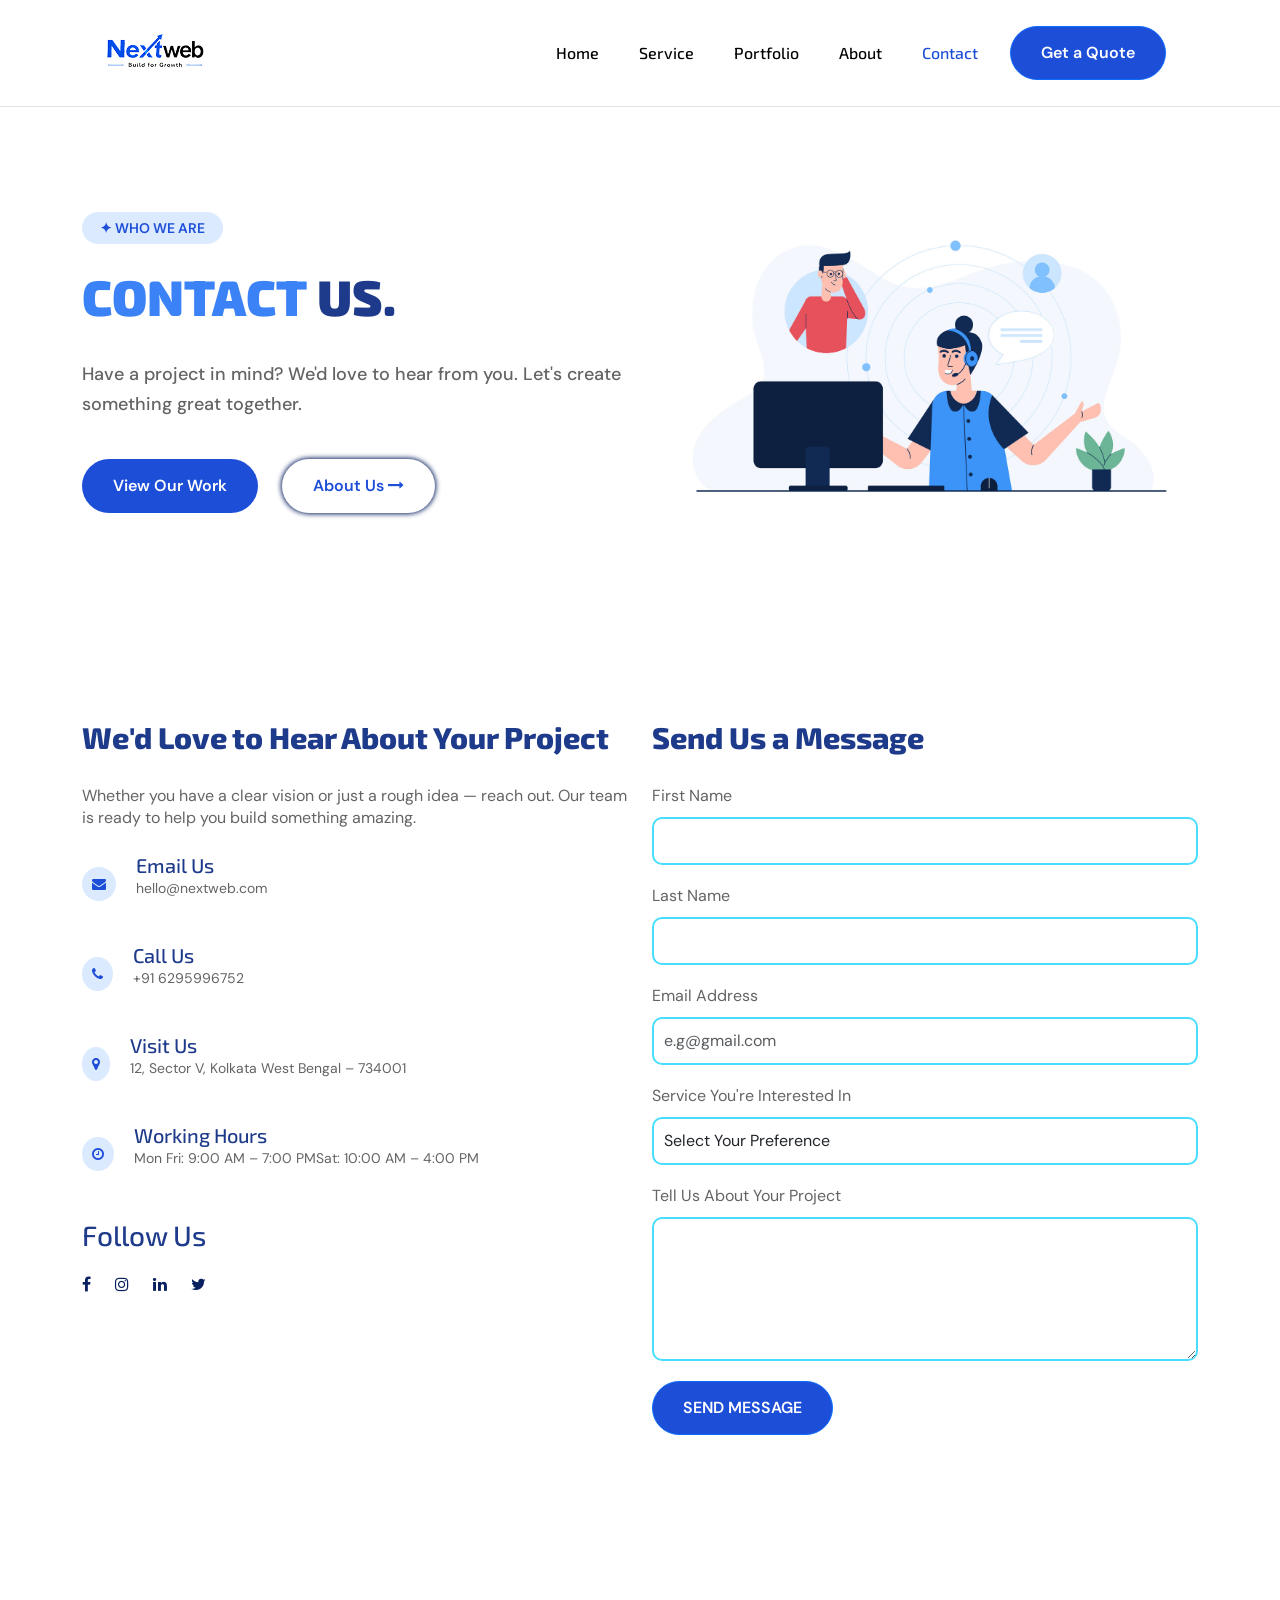
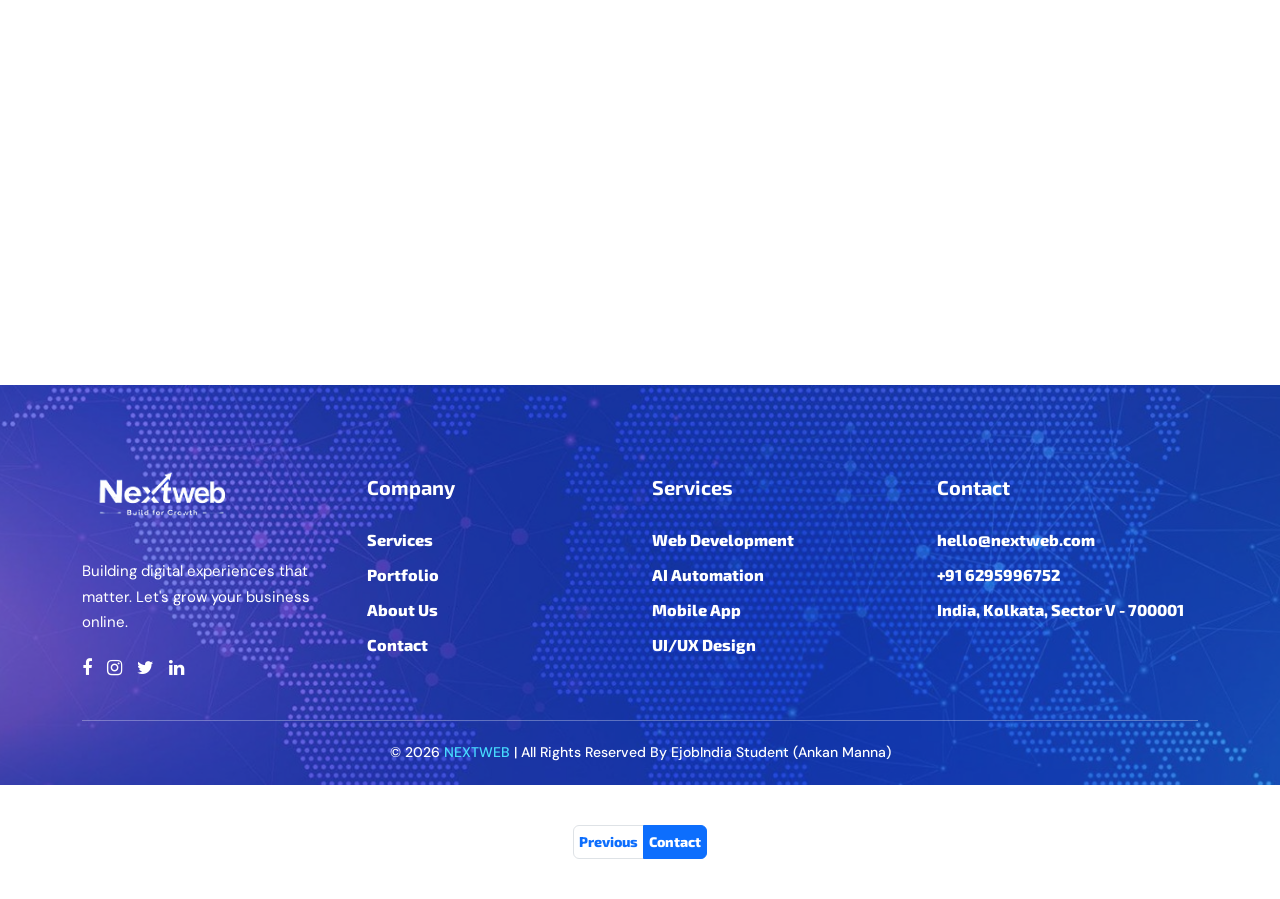
==== contact_us.html @ d8d0d763 "Add files via upload" ====
<!DOCTYPE html>
<html lang="en">
<head>
    <meta charset="UTF-8">
    <meta name="viewport" content="width=device-width, initial-scale=1.0">
   <title>NEXTWEB</title>
    <link rel="icon" type="image/x-icon" href="./IMAGES/favicon.svg">
     <link href="https://cdn.jsdelivr.net/npm/bootstrap@5.2.3/dist/css/bootstrap.min.css" rel="stylesheet" integrity="sha384-rbsA2VBKQhggwzxH7pPCaAqO46MgnOM80zW1RWuH61DGLwZJEdK2Kadq2F9CUG65" crossorigin="anonymous">
   <link rel="stylesheet" href="./css/style.css">
      <link rel="stylesheet" href="./css/media.css">
     <link href="https://fonts.googleapis.com/css2?family=DM+Sans:ital,opsz,wght@0,9..40,100..1000;1,9..40,100..1000&family=Exo+2:ital,wght@0,100..900;1,100..900&display=swap" rel="stylesheet">
        <link rel="stylesheet" href="https://cdnjs.cloudflare.com/ajax/libs/font-awesome/4.7.0/css/font-awesome.min.css">
<script type="text/javascript">

  function checkFirstName() {

    var name = document.getElementById('fname').value;
    var regex = /^[a-zA-Z ]{3,15}$/;

    if (regex.test(name)) {

        document.getElementById('fname')
                .classList.remove('is-invalid');

        document.getElementById('errorFname')
                .innerHTML = '';

        document.getElementById('b1').disabled = false;

    } else {

        document.getElementById('fname')
                .classList.add('is-invalid');

        document.getElementById('errorFname')
                .innerHTML = 'Invalid First Name';

        document.getElementById('b1').disabled = true;
    }
}


function checkLastName() {

    var name = document.getElementById('lname').value;
    var regex = /^[a-zA-Z ]{3,15}$/;

    if (regex.test(name)) {

        document.getElementById('lname')
                .classList.remove('is-invalid');

        document.getElementById('errorLname')
                .innerHTML = '';

        document.getElementById('b1').disabled = false;

    } else {

        document.getElementById('lname')
                .classList.add('is-invalid');

        document.getElementById('errorLname')
                .innerHTML = 'Invalid Last Name';

        document.getElementById('b1').disabled = true;
    }
}


function checkEmail() {

    var email = document.getElementById('t3').value;

    var emailRegex =
    /^[^\s@]+@[^\s@]+\.[^\s@]+$/;

    if (emailRegex.test(email)) {

        document.getElementById('t3')
                .classList.remove('is-invalid');

        document.getElementById('errorEmail')
                .innerHTML = '';

        document.getElementById('b1').disabled = false;

    } else {

        document.getElementById('t3')
                .classList.add('is-invalid');

        document.getElementById('errorEmail')
                .innerHTML = 'Invalid Email';

        document.getElementById('b1').disabled = true;
    }
}

        
</script>
</head>
<body>
    <header>
        <div class="container">
            <nav class="navbar navbar-expand-lg">
  <div class="container-fluid">
    <a class="navbar-brand" href="index.html">
        <img src="./IMAGES/mainlogo.png" alt="">
    </a>
    <button class="navbar-toggler" type="button" data-bs-toggle="collapse" data-bs-target="#navbarNav" aria-controls="navbarNav" aria-expanded="false" aria-label="Toggle navigation">
      <span class="navbar-toggler-icon"></span>
    </button>
    <div class="collapse navbar-collapse  " id="navbarNav">
      <ul class="navbar-nav ms-auto align-items-center gap-1">
        <li class="nav-item">
          <a class="nav-link " href="index.html" >Home</a>
        </li>
        <li class="nav-item">
          <a class="nav-link" href="./service.html">Service</a>
        </li>
        <li class="nav-item">
          <a class="nav-link" href="./portfolio.html">Portfolio</a>
        </li>
        <li class="nav-item">
          <a class="nav-link " href="./about_us.html">About</a>
        </li>
        <li class="nav-item">
          <a class="nav-link active"   aria-current="page"  href="./contact_us.html">Contact</a>
        </li>
        <li class="nav-item">
           <a type="button" class="btn btn-primary" href="./contact_us.html" > Get a Quote</a>
        </li>
      </ul>
    </div>
  </div>
</nav>

</div>
    </header>
                                                                <!-- banner -->
      <section class="banner">
        <div class="container">
            <div class="row align-items-center">
            
                <div class="hero-text col-lg-6 col-sm-12 ">
                    <main class="batch"> ✦ WHO WE ARE </main>
                    <h1> <span>CONTACT</span> US.</h1>
                    <p>Have a project in mind? We'd love to hear from you. 
                            Let's create something great together.</p>
                    <a href="./portfolio.html" class="btn btn-view">View Our Work</a>
                     <a href="./about_us.html" class="btn btn-about-us">About Us <i class="fa fa-long-arrow-right" aria-hidden="true"></i></a>
                </div>
                <div class="hero-image col-lg-6 col-sm-12 ">
                    <img src="./IMAGES/contact.jpg" alt="">
                </div>
           
            </div>
        </div>
        <div class="clear"></div>
    </section>


                                            <!-- form section -->

     <section class="contact-section">
        <div class="container">
            <div class="contact-form row">
                <div class="contact-text col-lg-6 col-sm-12">
                    <h2>We'd Love to Hear About Your Project</h2>
                    <p>Whether you have a clear vision or just a rough idea —
                            reach out. Our team is ready to help you build
                            something amazing.</p>

                        <main class="form-icon-text">
                            <main class="child-icon-text">
                                <main class="icons" >
                                        <i class="fa fa-envelope" aria-hidden="true"></i>
                                </main>
                            
                            <main class="form-text">
                                <h5>Email Us</h5>
                                <p>hello@nextweb.com</p>
                            </main>
                            </main>

                            <main class="child-icon-text">
                                <main class="icons" >
                                        <i class="fa fa-phone" aria-hidden="true"></i>

                                </main>
                            
                            <main class="form-text">
                                <h5>Call Us</h5>
                                <p>+91 6295996752</p>
                            </main>
                            </main>

                            <main class="child-icon-text">
                                <main class="icons" >
                                      <i class="fa fa-map-marker" aria-hidden="true"></i>
                                </main>
                            
                            <main class="form-text">
                                <h5>Visit Us</h5>
                                <p>12, Sector V, Kolkata West Bengal – 734001</p>
                            </main>
                            </main>

                            <main class="child-icon-text">
                                <main class="icons" >
                                        <i class="fa fa-clock-o" aria-hidden="true"></i>

                                </main>
                            
                            <main class="form-text">
                                <h5>Working Hours</h5>
                                <p>Mon  Fri: 9:00 AM – 7:00 PMSat: 10:00 AM – 4:00 PM </p>
                            </main>
                            </main>
                        </main>

                        
                    <h3>Follow Us</h3>
                    <a href=""><i class="fa fa-facebook" aria-hidden="true"></i></a>
                   <a href=""><i class="fa fa-instagram" aria-hidden="true"></i></a>
                    <a href=""><i class="fa fa-linkedin" aria-hidden="true"></i></a>
                      <a href=""><i class="fa fa-twitter" aria-hidden="true"></i></a>

                </div>

               <form action="" class="col-lg-6 col-sm-12">

    <h2>Send Us a Message</h2>

    <main class="form-group form1">

        <!-- First Name -->
        <main class="form-group-child child-1">
            <label>First Name</label>
            <input type="text" class="form-control"
                   id="fname"
                   onkeyup="checkFirstName()">

            <section class="text-danger" id="errorFname"></section>
        </main>

        <!-- Last Name -->
        <main class="form-group-child child-2">
            <label>Last Name</label>

            <input type="text" class="form-control"
                   id="lname"
                   onkeyup="checkLastName()">

            <section class="text-danger" id="errorLname"></section>
        </main>

    </main>

    <!-- Email -->
    <main class="form-group">
        <label>Email Address</label>

        <input type="email"
               placeholder="e.g@gmail.com"
               class="form-control"
               id="t3"
               onkeyup="checkEmail()">

        <section class="text-danger" id="errorEmail"></section>
    </main>

    <!-- Service -->
    <main class="form-group">
        <label>Service You're Interested In</label>

        <select class="form-control">
            <option>Select Your Preference</option>
            <option>UI/UX Design</option>
            <option>Web Design</option>
            <option>Development</option>
            <option>SEO</option>
            <option>Brand Identity</option>
            <option>Mobile Apps</option>
            <option>AI Automation</option>
        </select>
    </main>

    <!-- Project -->
    <main class="form-group">
        <label>Tell Us About Your Project</label>

        <textarea class="form-control" rows="5"></textarea>
    </main>

    <button type="submit" class="btn btn-primary" id="b1">
        SEND MESSAGE
    </button>

</form>
            </div>
        </div>
    </section>



                    <!-- MAP SECTION -->
<section class="map">
    
    <div class="map-section">
<iframe src="https://www.google.com/maps/embed?pb=!1m14!1m12!1m3!1d12376.182361495652!2d88.42368323799904!3d22.576377035313612!2m3!1f0!2f0!3f0!3m2!1i1024!2i768!4f13.1!5e1!3m2!1sen!2sin!4v1779697570404!5m2!1sen!2sin" width="600" height="450" style="border:0;" allowfullscreen="" loading="lazy" referrerpolicy="no-referrer-when-downgrade"></iframe>

        <div class="map-text">
            <h2>Visit Our Office</h2>
            <p>Kolkata, West Bengal</p>
        </div>

    </div>

</section>




                   
    <footer>
    <div class="container">
        <div class="footer-grid row">

            <!-- Logo Section -->
            <div class="footer-links col-lg-3 col-md-6 col-sm-12">
                <a href="index.html">
                    <img src="./IMAGES/footer-logo.png" alt="Footer Logo">
                </a>

                <p>
                    Building digital experiences that matter.
                    Let's grow your business online.
                </p>

                <ul class="footer-icons">
                    <li><a href="#"><i class="fa fa-facebook"></i></a></li>
                    <li><a href="#"><i class="fa fa-instagram"></i></a></li>
                    <li><a href="#"><i class="fa fa-twitter"></i></a></li>
                    <li><a href="#"><i class="fa fa-linkedin"></i></a></li>
                </ul>
            </div>

            <!-- Company -->
            <div class="footer-links col-lg-3 col-md-6 col-sm-12">
                <h3>Company</h3>

                <ul class="footer-link">
                    <li><a href="./service.html">Services</a></li>
                    <li><a href="./portfolio.html">Portfolio</a></li>
                    <li><a href="./about_us.html">About Us</a></li>
                    <li><a href="./contact_us.html">Contact</a></li>
                </ul>
            </div>

            <!-- Services -->
            <div class="footer-links col-lg-3 col-md-6 col-sm-12">
                <h3>Services</h3>

                <ul class="footer-link">
                    <li><a href="./portfolio.html">Web Development</a></li>
                    <li><a href="./portfolio.html">AI Automation</a></li>
                    <li><a href="./portfolio.html">Mobile App</a></li>
                    <li><a href="./portfolio.html">UI/UX Design</a></li>
                </ul>
            </div>

            <!-- Contact -->
            <div class="footer-links col-lg-3 col-md-6 col-sm-12">
                <h3>Contact</h3>

                <ul class="footer-link">
                    <li><a href="mailto:hello@nextweb.com">hello@nextweb.com</a></li>
                    <li><a href="tel:+916295996752">+91 6295996752</a></li>
                    <li><a href="#">India, Kolkata, Sector V - 700001</a></li>
                </ul>
            </div>

        </div>

        <!-- Copyright -->
        <main class="footer-bottom">
            <p class="footer-right">
                &copy; 2026 <span>NEXTWEB</span> |
                All Rights Reserved By EjobIndia Student (Ankan Manna)
            </p>
        </main>

    </div>
</footer>


  
     <section class="pagination">
        <div class="container">
         <nav aria-label="Page navigation example">
  <ul class="pagination justify-content-center">
    <li class="page-item ">
      <a class="page-link" href="./about_us.html" tabindex="-1" aria-disabled="true">Previous</a>
    </li>
    <li class="page-item active"><a class="page-link" href="./contact_us.html">Contact</a></li>
   
    
  </ul>
</nav>
        </div>
    </section>
<script src="https://cdn.jsdelivr.net/npm/@popperjs/core@2.11.6/dist/umd/popper.min.js" integrity="sha384-oBqDVmMz9ATKxIep9tiCxS/Z9fNfEXiDAYTujMAeBAsjFuCZSmKbSSUnQlmh/jp3" crossorigin="anonymous"></script>
<script src="https://cdn.jsdelivr.net/npm/bootstrap@5.2.3/dist/js/bootstrap.min.js" integrity="sha384-cuYeSxntonz0PPNlHhBs68uyIAVpIIOZZ5JqeqvYYIcEL727kskC66kF92t6Xl2V" crossorigin="anonymous"></script></body>
</html>
---- css/style.css ----
*{
    box-sizing: border-box;
}

:root{
    --pragraph-font:"DM Sans", sans-serif;
    --heading-font:"Exo 2", sans-serif;

    --heading-color: #1E3A8A;
    --pragraph-color:#646464;
    --btn-defult-state-color: #1D4ED8;
    --card-bg-color: #1D4ED8;
    --btn-hover-color: #1E3A8A;
    --batch-bg-color:#DBEAFE;
}

body{
    margin: 0;
    font-size: 16px;
    line-height: 22px;
    font-family: var(--pragraph-font);
}

ul{
    margin: 0;
    padding: 0;
}

h1, h2, h3, h4, h5, h6, p{
    margin: 0;
    padding: 0;
}

li{
    list-style: none;
}

figure, figcaption{
    margin: 0;
    padding: 0;
}

a{
    text-decoration: none;
    font-family: var(--heading-font);
    font-weight: 800;
    color: #0A2161;
}

h1, h2, h3, h4, h5, h6{
    font-family: var(--heading-font);
    color: var(--heading-color);
}

h2{
    font-size: 30px;
    font-weight: 800;
}

p{
    color: var(--pragraph-color);
}

span{
    color: #3B82F6;
}


/* ===== BUTTONS & BADGES ===== */

.btn{
    padding: 14px 30px;
    border-radius: 40px;
    color: white;
    background-color: var(--btn-defult-state-color);
    font-weight: 600;
    transition: all 0.3s linear;
}

.btn:hover{
    background-color: var(--btn-hover-color);
    color: white;
}

.batch{
    background-color: var(--batch-bg-color);
    color: #1D4ED8;
    display: inline-block;
    padding: 5px 18px;
    border-radius: 20px;
    font-size: 14px;
    font-weight: 600;
}


/* ===== HEADER / NAVBAR ===== */

header{
    border-bottom: 1px solid #E4E3E3;
}

header .navbar-nav a{
    margin-right: 20px;
}

.nav-link{
    color: #000;
    font-family: var(--heading-font);
    font-weight: 500;
}

header .navbar-nav .nav-link.active,
.navbar-nav .show > .nav-link{
    color: var(--btn-defult-state-color);
}

header .navbar-nav a:hover{
    color: #1D4ED8;
}
header .btn.btn-primary:hover {
    color: #fff 
}

/* ===== BANNER / HERO ===== */

.banner{
    padding: 100px 0;
}

.banner img{
    width: 100%;
}

.banner .hero-text h1{
    font-size: 50px;
    font-weight: 900;
    line-height: 1.3;
    margin: 20px 0 30px 0;
}

.banner p{
    font-size: 18px;
    line-height: 30px;
    font-weight: 500;
    margin-bottom: 40px;
}

.banner .btn-view{
    margin-right: 20px;
}

.banner .btn-about-us{
    background-color: white;
    color: #1D4ED8;
    box-shadow: 0px 0px 5px 1px #0A2161;
}

.banner .btn-about-us:hover{
    background-color: #BFDBFE;
}


/* ===== ACHIEVEMENT / STATS ===== */

.achivement{
    margin-bottom: 50px;
    border-top: 1px solid #E4E3E3;
    border-bottom: 1px solid #E4E3E3;
}

.stats .stat-item{
    padding: 30px 0;
    flex-grow: 1;
    cursor: pointer;
    transition: all 0.3s ease;
    color: #0A2161;
}

.stats .stat-item:hover{
    background: var(--btn-defult-state-color);
    color: white;
}

.stats .stat-item *{
    color: inherit;
}

.number{
    font-size: 40px;
    font-family: var(--heading-font);
    font-weight: 900;
    margin-bottom: 25px;
}


/* ===== OUR IMPACT ===== */

.our-impact{
    padding: 50px 0;
    text-align: center;
}

.our-impact h2{
    margin: 30px 0;
}


/* ===== SERVICES ===== */

.service{
    padding: 100px 0;
}

.service h2{
    font-size: 30px;
    font-weight: 900;
    line-height: 1.4;
}

.service img{
    width: 100%;
}

.service .card-image{
    background-color: #DBEAFE;
    height: 50px;
    width: 50px;
    padding: 10px;
    border-radius: 10px;
    margin: 1rem 0 0 1rem;
}

.service h3{
    font-weight: 800;
    font-size: 18px;
}

.service p{
    font-weight: 200;
    margin: 20px 0;
}

.service .card{
    margin-top: 50px;
    border-radius: 20px;
    box-shadow: 0px 0px 10px 1px #1D4ED8;
    transition: all 0.4s linear;
}

.service .card *{
    color: inherit;
}

.service .card:hover{
    background-color: var(--card-bg-color);
    color: white;
}

.service a{
    margin: 30px 0 10px 0;
}

.service .explore-btn:hover{
    color: black;
    transition: all 0.3s;
}


/* ===== SERVICE PRICING ===== */

.service-price{
    padding: 100px 0;
}

.service-price h2,
.service-price p{
    text-align: center;
}

.service-price p{
    margin: 30px 0 50px 0;
    font-size: 18px;
}

.service-price .flex-card{
    box-shadow: 0px 0px 5px 1px #47DDFF;
    border-radius: 10px;
    padding: 50px 20px;
    transition: all 0.3s linear;
}

.service-price .flex-card:hover{
    box-shadow: 0px 0px 10px 5px #47DDFF;
    transform: scale(1.02);
}

.service-price h4{
    font-size: 40px;
    margin: 20px 0;
    font-weight: 900;
    color: black;
}

.service-price h5{
    font-weight: 800;
    font-size: 16px;
}

.service-price h6{
    font-size: 14px;
    font-weight: 700;
}

.service-price span{
    font-size: 16px;
}

.service-price ul{
    margin: 40px 0 20px 0;
}

.service-price ul li{
    margin: 10px 0;
}

.service-price i{
    color: #0A2161;
}

.service-price .btn{
    display: block;
    border-radius: 15px;
    text-align: center;
    font-size: 18px;
}

.popular-card{
    background: #1D4ED8;
    color: white;
}

.popular-card *{
    color: inherit;
}

.popular-card h4{
    color: white;
}

.popular-card .btn{
    background: white;
    color: #1D4ED8;
}


/* ===== PORTFOLIO ===== */

.portfolio{
    padding: 100px 0;
}

.portfolio h2{
    margin: 20px 0 30px 0;
}

.portfolio .card{
    box-shadow: 0px 0px 10px 1px #BFDBFE;
    border-radius: 20px;
    cursor: pointer;
    transition: all 0.3s linear;
}

.portfolio .card:hover{
    transform: scale(1.02);
}

.portfolio img{
    object-fit: cover;
    transition: all 0.4s ease;
}

.portfolio img:hover{
    transform: scale(1.05);
}

.portfolio h3{
    font-size: 18px;
    font-weight: 800;
    margin: 15px 0;
}

.portfolio p{
    font-weight: 300;
    margin-bottom: 20px;
}

.portfolio .text a{
    font-weight: 600;
    transition: all 0.3s linear;
    color: var(--btn-hover-color);
}

.portfolio .text a:hover{
    color: #000;
}

.portfolio .project-btn{
    text-align: center;
    margin-top: 40px;
}


/* ===== PORTFOLIO - CONTACT CTA ===== */

.portfolio-contact{
    padding: 100px 0;
    text-align: center;
}

.portfolio-contact p{
    margin: 30px 0;
}


/* ===== STRATEGY ===== */

.strategy{
    padding: 100px 0;
    background-color: #F0F6FF;
}

.strategy h2{
    margin: 20px 0;
    line-height: 1.3;
}

.strategy p{
    font-weight: 300;
}

.strategy i{
    color: #0A2161;
}

.strategy li{
    margin-bottom: 10px;
    font-weight: 400;
}

.strategy a{
    padding: 12px 30px;
    background-color: #0A2161;
    border-radius: 40px;
    color: white;
    transition: all 0.4s;
}

.strategy h3{
    font-weight: 800;
    font-size: 18px;
    margin-bottom: 5px;
}

.strategy h4{
    font-size: 35px;
    margin-right: 20px;
}

.strategy .btn-about-us{
    margin-top: 30px;
}

.btn-about-us a:hover{
    background-color: black;
}

.right-grid .grid-section{
    display: flex;
    border-radius: 5px;
    box-shadow: 3px 3px 4px 3px #47DDFF;
    margin-bottom: 30px;
    padding: 15px 20px;
    transition: all 0.3s linear;
    cursor: pointer;
}

.right-grid .grid-section:hover{
    transform: scale(1.03);
}


/* ===== ABOUT US ===== */

.about-us{
    padding: 100px 0;
}

.about-us h2{
    text-align: center;
}

.about-us .card{
    box-shadow: 0px 0px 5px 2px gray;
    border-radius: 20px;
    overflow: hidden;
    transition: all 0.2s linear;
}

.about-us .card:hover{
    transform: scale(1.05);
}

.about-us img{
    transition: all 0.2s linear;
}

.about-us img:hover{
    transform: scale(1.05);
}

.about-us .card-body{
    padding: 20px;
}

.about-us h4{
    margin: 10px 0;
    font-size: 18px;
    font-weight: 700;
}


/* ===== TESTIMONIAL ===== */

.testimonial{
    padding: 100px 0;
    background-color: var(--btn-defult-state-color);
}

.testimonial h2{
    color: white;
    margin: 20px 0 30px 0;
}

.testimonial .review{
    display: flex;
    align-items: center;
    gap: 20px;
}

.testimonial i{
    color: gold;
}

.testimonial p{
    font-size: 14px;
    font-weight: 300;
    margin: 15px 0;
}

.testimonial .icon{
    font-size: 20px;
    font-family: var(--heading-font);
    font-weight: 800;
    background-color: var(--btn-defult-state-color);
    padding: 6px 11px;
    color: white;
    border-radius: 50%;
}

.testimonial h5{
    font-size: 12px;
    font-weight: 800;
    color: #0A2161;
}


/* ===== CONTACT ===== */

.contact{
    padding: 100px 0;
}

.contact p{
    margin: 20px 0 30px 0;
}

.contact a:hover{
    background-color: #0A2161;
}


/* ===== CONTACT FORM ===== */

.contact-section{
    padding: 100px 0;
}

.contact-form h2{
    margin-bottom: 30px;
}

.contact-form p{
    margin-bottom: 20px;
}

.contact-section h3{
    margin-top: 30px;
}

.contact-form a{
    display: inline-block;
    margin-top: 20px;
    margin-right: 20px;
    transition: all 0.3s linear;
}

.contact-form a:hover{
    color: #1D4ED8;
}

.contact-section .btn-submit{
    width: 100%;
    padding: 18px 0;
}

.child-icon-text{
    display: flex;
    align-items: center;
    gap: 20px;
    margin-bottom: 20px;
}

.child-icon-text .icons{
    padding: 6px 10px;
    border-radius: 50%;
    background: var(--batch-bg-color);
    font-size: 14px;
    color: #1D4ED8;
}

.form1{
    display: flex;
    gap: 20px;
    flex-wrap: wrap;
}

.form-group{
    display: flex;
    flex-direction: column;
    margin-bottom: 20px;
}

.form-group label{
    margin-bottom: 10px;
    color: var(--pragraph-color);
}

.form-group .child-1,
.form-group .child-2{
    flex: 1;
}

.form-group-child{
    display: flex;
    flex-direction: column;
    flex: 1;
    min-width: 0;
}

.contact-form input,
.contact-form select,
.contact-form textarea{
    padding: 10px;
    border: 2px solid #47DDFF;
    border-radius: 10px;
    width: 100%;
    max-width: 100%;
    box-sizing: border-box;
    overflow: hidden;
}

select{
    width: 100%;
    max-width: 100%;
    overflow: hidden;
}


/* ===== FOOTER ===== */

footer{
    padding: 60px 0 0;
    background-image: url("../IMAGES/footer-bg.png");
    background-position: center;
    background-repeat: no-repeat;
    background-size: cover;
    position: relative;
}

footer::after{
    content: "";
    position: absolute;
    inset: 0;
    background-color: #1D4ED8;
    opacity: 0.6;
}

footer .container{
    position: relative;
    z-index: 1;
}

footer img{
    width: 60%;
    margin-bottom: 10px;
}

footer h3{
    color: #fff;
    font-size: 20px;
    font-weight: 700;
    margin: 30px 0;
}

footer p{
    color: #fff;
    font-size: 15px;
    line-height: 1.7;
}

footer a{
    color: #fff;
    text-decoration: none;
    transition: 0.3s;
}

footer a:hover{
    color: #47DDFF;
}

.footer-link,
.footer-icons{
    list-style: none;
    padding: 0;
    margin: 0;
}

.footer-link li{
    margin-bottom: 12px;
}

.footer-icons{
    display: flex;
    gap: 15px;
    margin-top: 20px;
}

.footer-icons li a{
    font-size: 18px;
}

.footer-bottom{
    border-top: 1px solid rgba(255, 255, 255, 0.3);
    margin-top: 40px;
    padding: 20px 0;
    text-align: center;
}

.footer-right{
    margin: 0;
    color: #fff;
    font-size: 14px;
    font-weight: 500;
}

.footer-right span{
    color: #47DDFF;
}


/* ===== MAP ===== */

.map{
    padding: 50px 0;
}

.map-section{
    position: relative;
    overflow: hidden;
}

.map-section iframe{
    width: 100%;
    height: 350px;
    display: block;
}

.map-section::after{
    content: "";
    position: absolute;
    inset: 0;
    background: black;
    opacity: 0;
    transition: 0.4s;
}

.map-section:hover::after{
    opacity: 0.6;
}

.map-text{
    position: absolute;
    top: 50%;
    left: 50%;
    transform: translate(-50%, -50%);
    text-align: center;
    z-index: 200;
    opacity: 0;
    transition: 0.4s;
}

.map-section:hover .map-text{
    opacity: 1;
}

.map-text h2,
.map-text p{
    color: white;
}

.map-text h2{
    margin-bottom: 30px;
}


/* ===== PAGINATION ===== */

.pagination{
    padding: 20px 0;
}

.pagination .page-link{
    padding: 5px;
    font-size: 14px;
}
---- css/media.css ----
@media (max-width: 767px){
    .banner .hero-text h1{
        font-size: 35px;
    }
    section{
        padding: 50px 0;
    }
    .banner img{
        width: 80%;
        display: block;
        margin: 20px auto 0 auto;
    }

    .stat-item{
        border-bottom: 1px solid #E4E3E3;
    }

    .service .card{
        margin-top: 20px;
    }

    .service-price .flex-card{
        margin: 0 auto 50px auto;
        width: 90%;
    }

    .strategy .right-grid{
        margin-top: 30px;
    }

    .strategy .btn-about-us{
        margin-top: 20px;
    }

    .contact{
        text-align: center;
    }

    footer{
        text-align: center;
    }

    footer img{
        width: 180px;
    }

    .footer-links{
        text-align: center;
        margin-bottom: 30px;
    }

    .footer-icons{
        justify-content: center;
    }
}


@media (min-width: 768px) and (max-width: 1199px){
    .service .card{
        margin-top: 30px;
    }
.strategy .btn-about-us{
        margin-bottom: 50px;
    }

    .service-price .flex-card{
        margin: 0 auto 50px auto;
        width: 90%;
    }

   .footer-grid .footer-links:nth-child(2),
   .footer-grid .footer-links:nth-child(4) {
    margin-top: 20px;
    padding-left: 50px;
   }
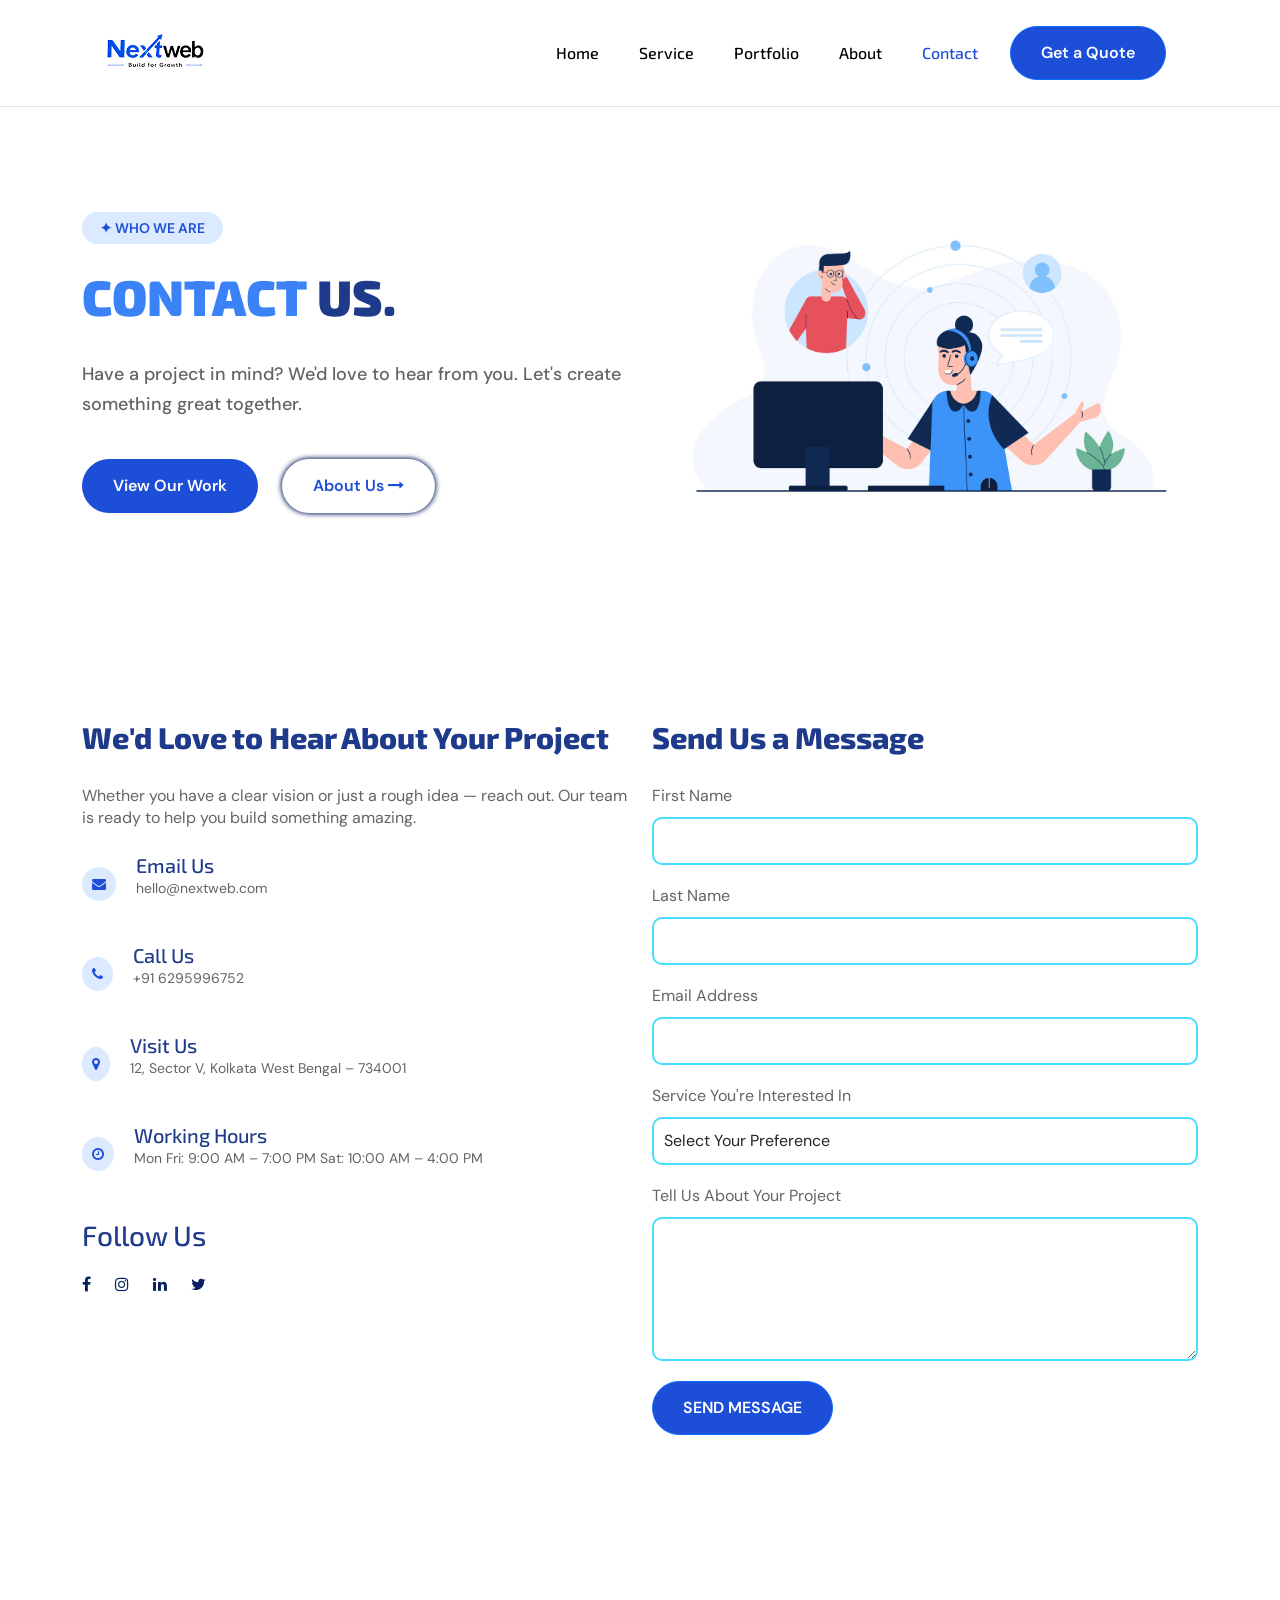
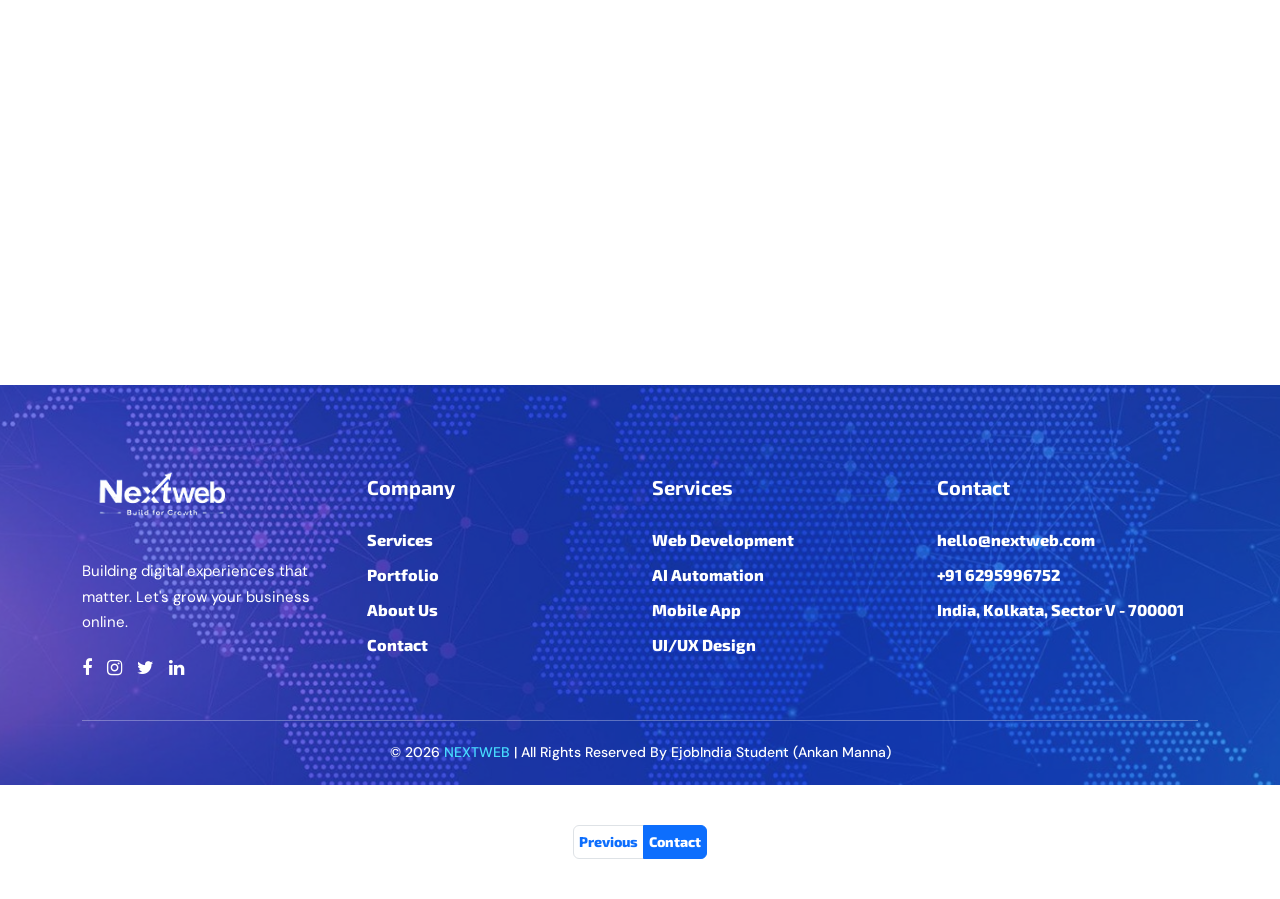
==== commit 19c68704: "Add files via upload" ====
--- a/contact_us.html
+++ b/contact_us.html
@@ -4,7 +4,7 @@
     <meta charset="UTF-8">
     <meta name="viewport" content="width=device-width, initial-scale=1.0">
    <title>NEXTWEB</title>
-    <link rel="icon" type="image/x-icon" href="./IMAGES/favicon.svg">
+   <link rel="icon" type="image/x-icon" href="./IMAGES/logo.svg">
      <link href="https://cdn.jsdelivr.net/npm/bootstrap@5.2.3/dist/css/bootstrap.min.css" rel="stylesheet" integrity="sha384-rbsA2VBKQhggwzxH7pPCaAqO46MgnOM80zW1RWuH61DGLwZJEdK2Kadq2F9CUG65" crossorigin="anonymous">
    <link rel="stylesheet" href="./css/style.css">
       <link rel="stylesheet" href="./css/media.css">
@@ -215,7 +215,7 @@
                             
                             <main class="form-text">
                                 <h5>Working Hours</h5>
-                                <p>Mon  Fri: 9:00 AM – 7:00 PMSat: 10:00 AM – 4:00 PM </p>
+                                <p>Mon  Fri: 9:00 AM – 7:00 PM Sat: 10:00 AM – 4:00 PM </p>
                             </main>
                             </main>
                         </main>
@@ -263,7 +263,7 @@
         <label>Email Address</label>
 
         <input type="email"
-               placeholder="e.g@gmail.com"
+               placeholder=""
                class="form-control"
                id="t3"
                onkeyup="checkEmail()">
--- a/css/style.css
+++ b/css/style.css
@@ -505,7 +505,9 @@
     overflow: hidden;
     transition: all 0.2s linear;
 }
-
+.about-us  .card{
+    border-radius: 30px;
+}
 .about-us .card:hover{
     transform: scale(1.05);
 }
--- a/css/media.css
+++ b/css/media.css
@@ -1,10 +1,10 @@
 @media (max-width: 767px){
+
+    
     .banner .hero-text h1{
         font-size: 35px;
     }
-    section{
-        padding: 50px 0;
-    }
+   
     .banner img{
         width: 80%;
         display: block;
@@ -36,6 +36,14 @@
         text-align: center;
     }
 
+    .contact-section h2{
+        margin-top: 20px;
+    }
+
+    .about-us .card{
+        width: 90%;
+        margin: 0 auto;
+    }
     footer{
         text-align: center;
     }
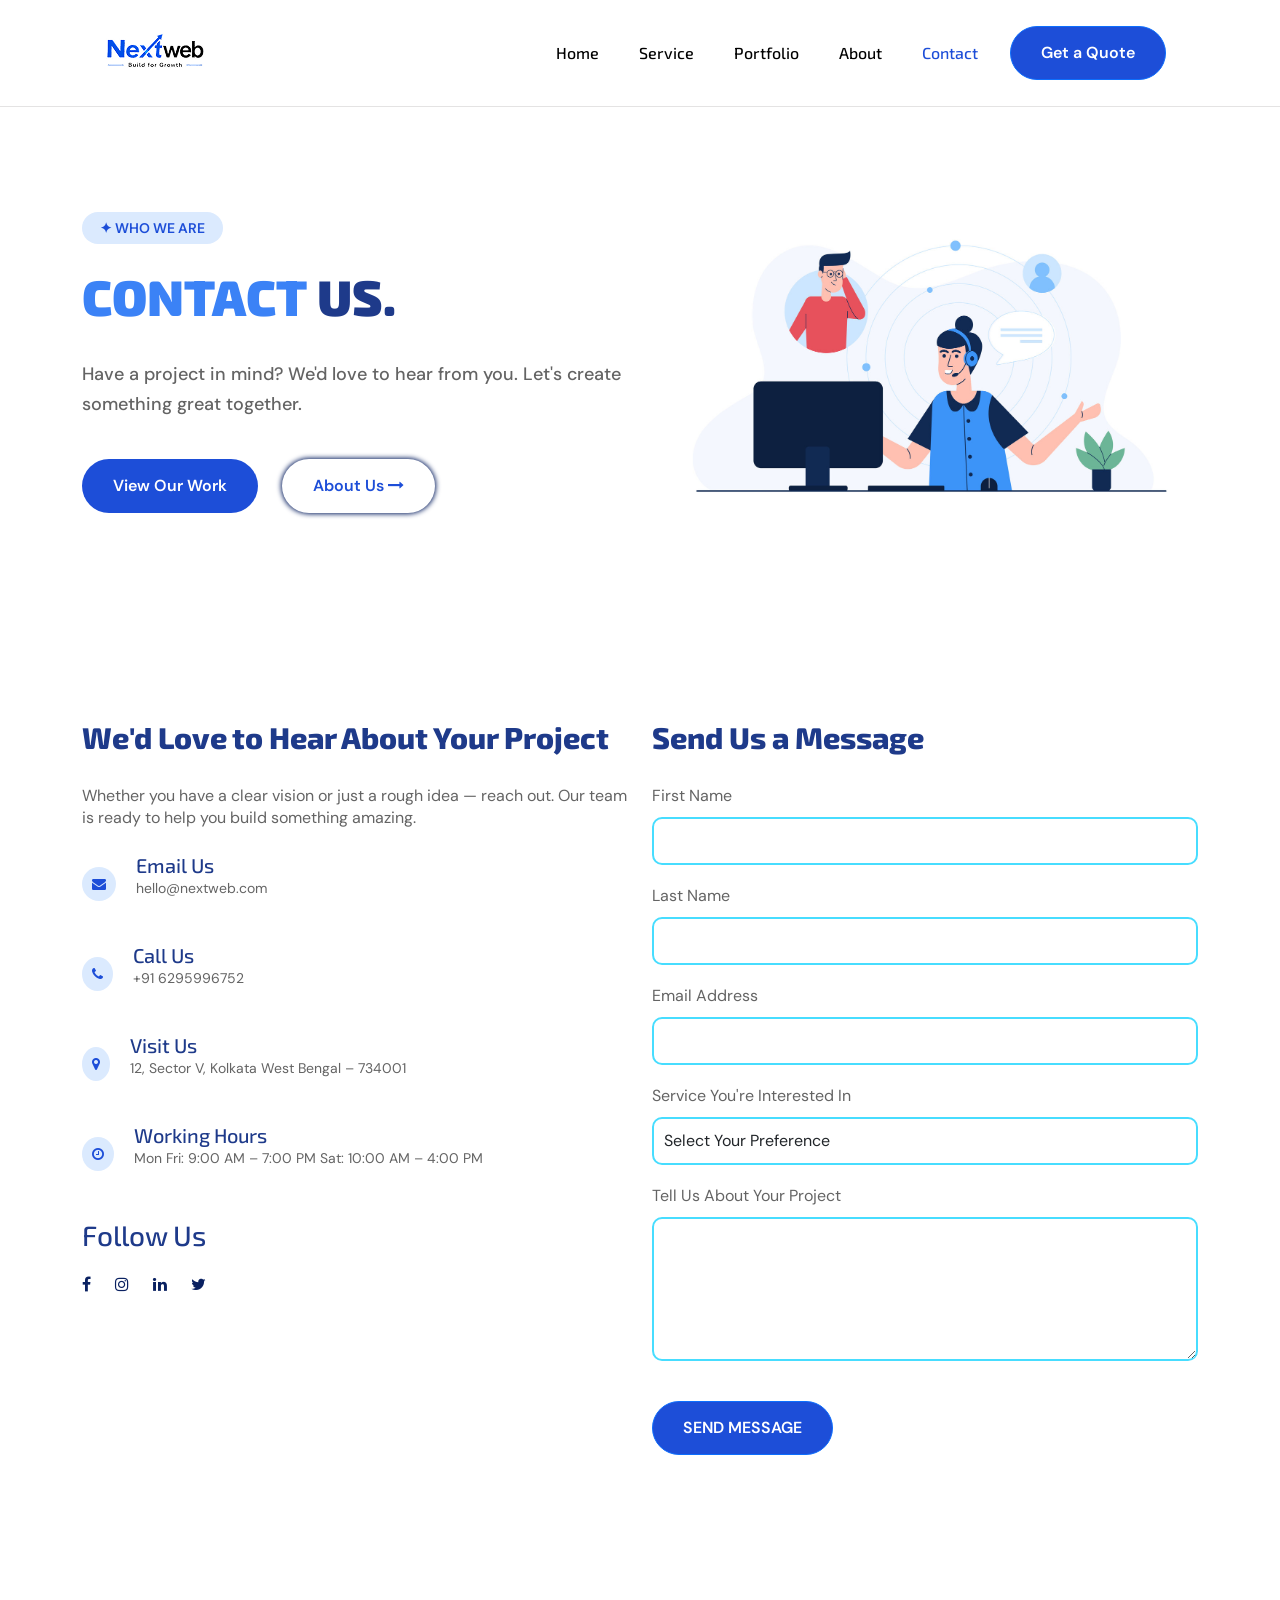
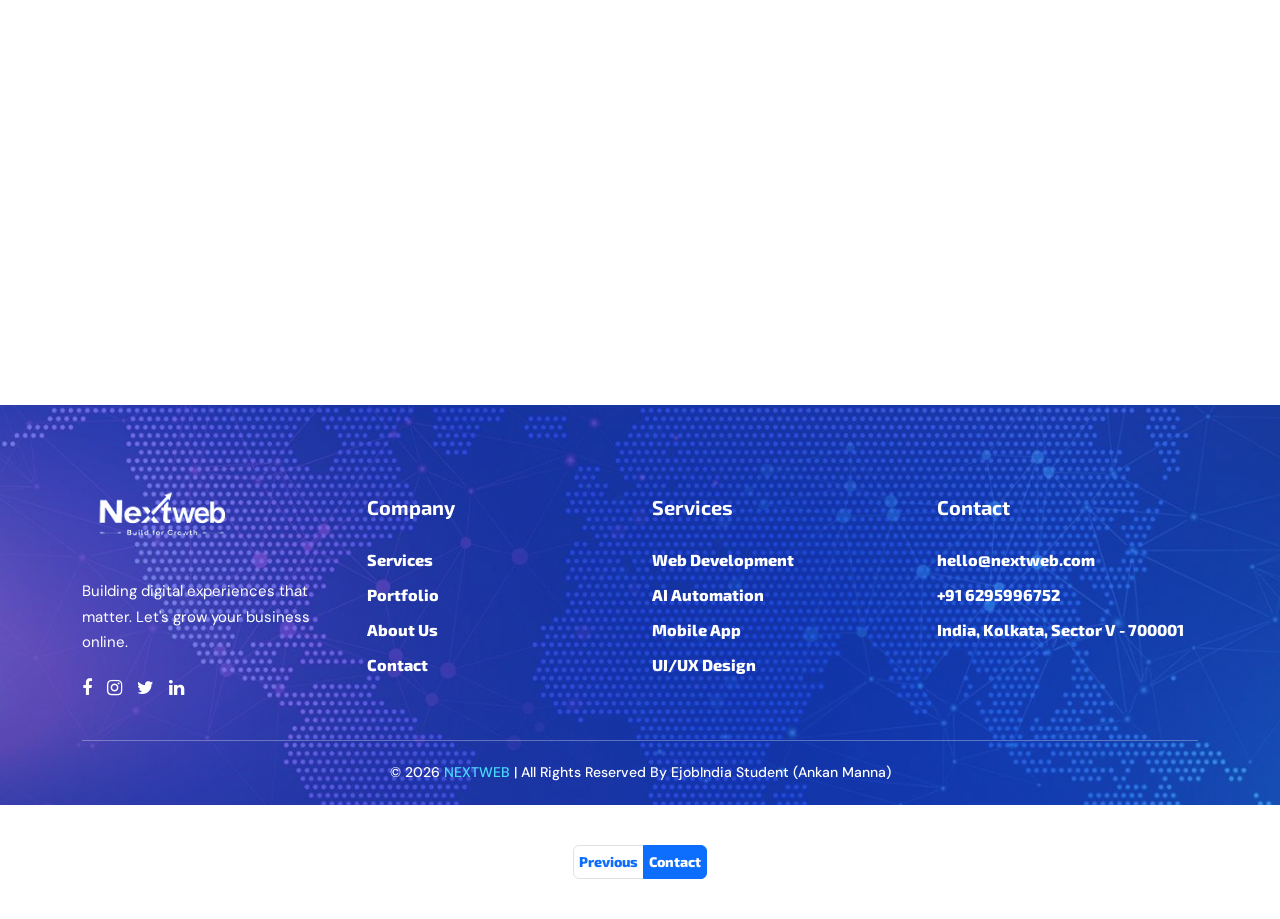
==== commit 783f6551: "Add files via upload" ====
--- a/contact_us.html
+++ b/contact_us.html
@@ -4,7 +4,7 @@
     <meta charset="UTF-8">
     <meta name="viewport" content="width=device-width, initial-scale=1.0">
    <title>NEXTWEB</title>
-   <link rel="icon" type="image/x-icon" href="./IMAGES/logo.svg">
+  <link rel="icon" type="image/x-icon" href="./IMAGES/favicon.svg">
      <link href="https://cdn.jsdelivr.net/npm/bootstrap@5.2.3/dist/css/bootstrap.min.css" rel="stylesheet" integrity="sha384-rbsA2VBKQhggwzxH7pPCaAqO46MgnOM80zW1RWuH61DGLwZJEdK2Kadq2F9CUG65" crossorigin="anonymous">
    <link rel="stylesheet" href="./css/style.css">
       <link rel="stylesheet" href="./css/media.css">
@@ -229,7 +229,7 @@
 
                 </div>
 
-               <form action="" class="col-lg-6 col-sm-12">
+               <form action="./submit_form.html" class="col-lg-6 col-sm-12">
 
     <h2>Send Us a Message</h2>
 
@@ -294,9 +294,9 @@
         <textarea class="form-control" rows="5"></textarea>
     </main>
 
-    <button type="submit" class="btn btn-primary" id="b1">
-        SEND MESSAGE
-    </button>
+    <a type="submit" class="btn btn-primary" id="b1" href="./submit_form.html" target="_blank">
+        SEND MESSAGE</a>
+ 
 
 </form>
             </div>
@@ -412,5 +412,6 @@
         </div>
     </section>
 <script src="https://cdn.jsdelivr.net/npm/@popperjs/core@2.11.6/dist/umd/popper.min.js" integrity="sha384-oBqDVmMz9ATKxIep9tiCxS/Z9fNfEXiDAYTujMAeBAsjFuCZSmKbSSUnQlmh/jp3" crossorigin="anonymous"></script>
-<script src="https://cdn.jsdelivr.net/npm/bootstrap@5.2.3/dist/js/bootstrap.min.js" integrity="sha384-cuYeSxntonz0PPNlHhBs68uyIAVpIIOZZ5JqeqvYYIcEL727kskC66kF92t6Xl2V" crossorigin="anonymous"></script></body>
+<script src="https://cdn.jsdelivr.net/npm/bootstrap@5.2.3/dist/js/bootstrap.min.js" integrity="sha384-cuYeSxntonz0PPNlHhBs68uyIAVpIIOZZ5JqeqvYYIcEL727kskC66kF92t6Xl2V" crossorigin="anonymous"></script>
+</body>
 </html>
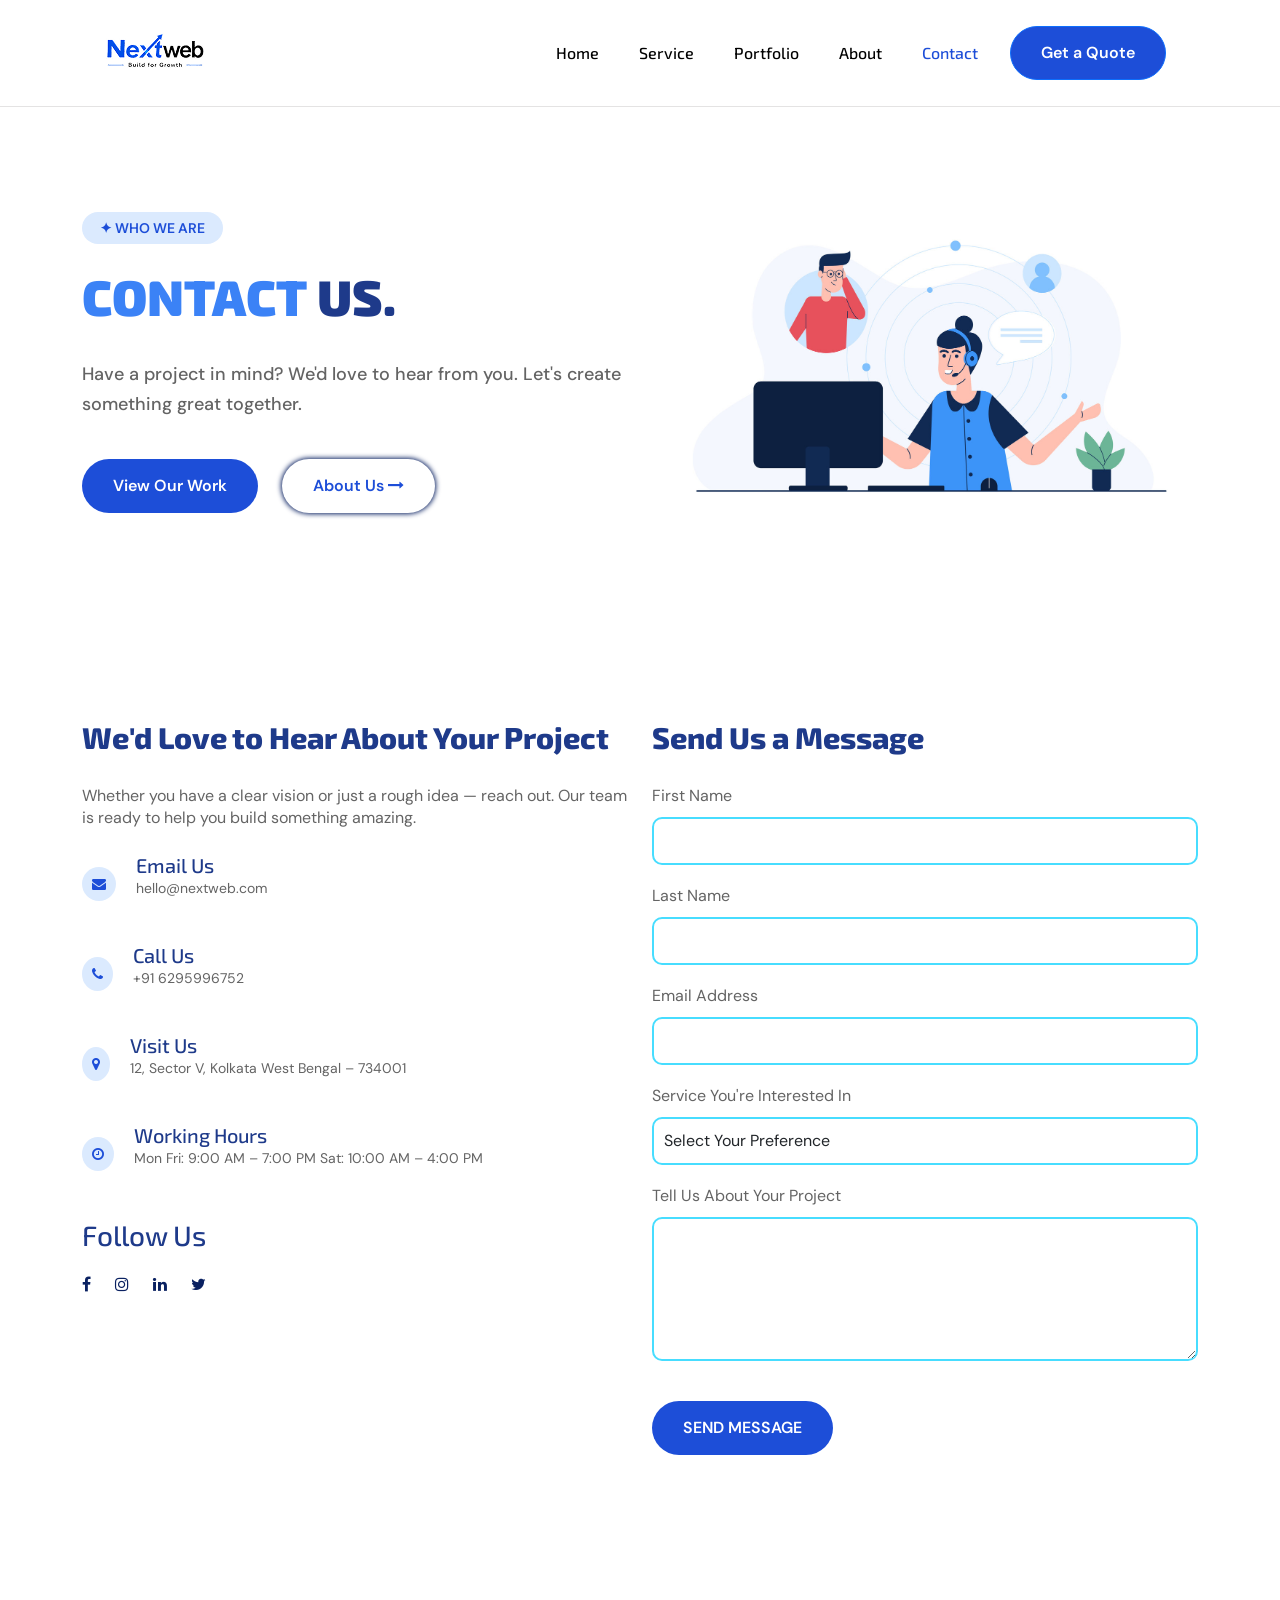
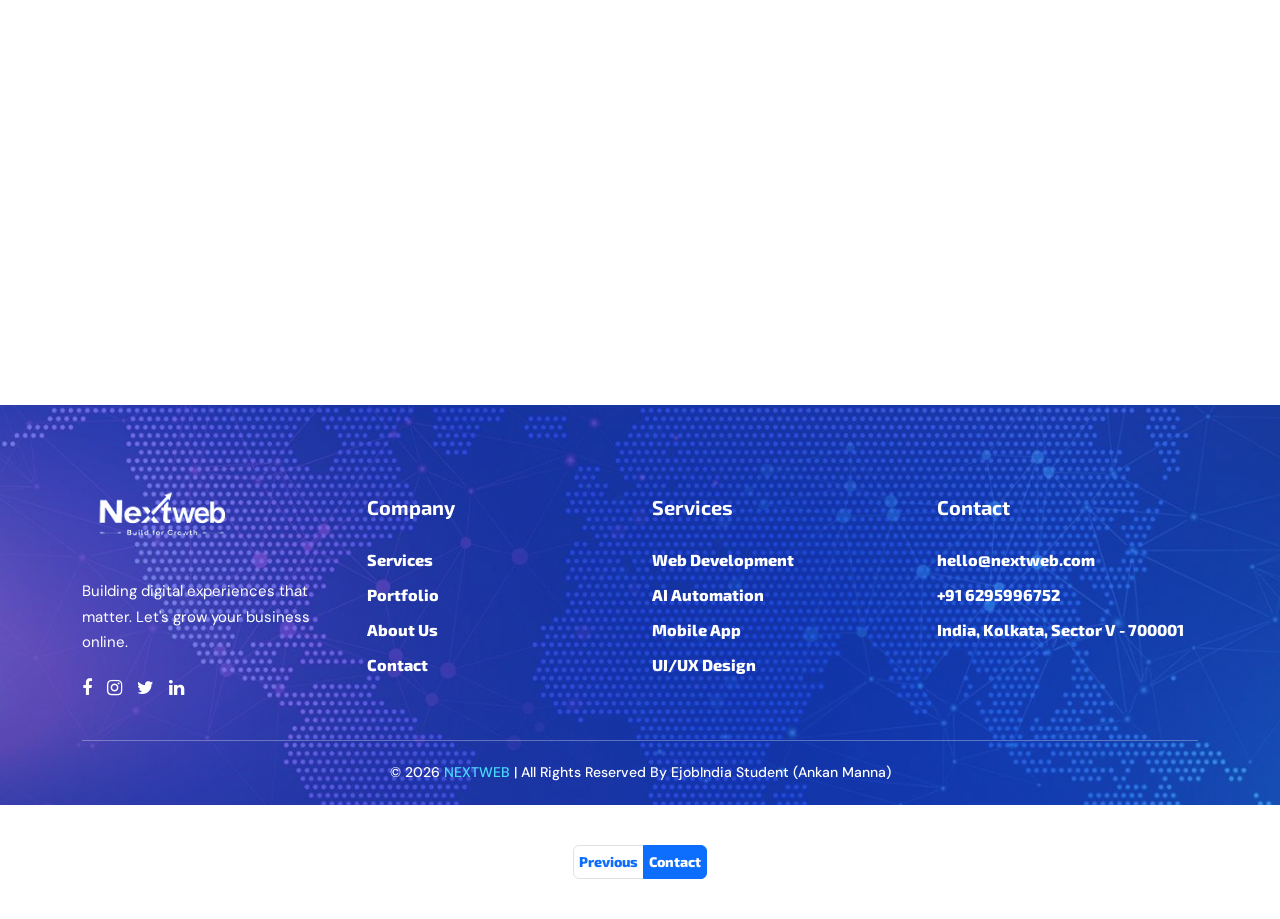
==== commit ce52ba6b: "Add files via upload" ====
--- a/contact_us.html
+++ b/contact_us.html
@@ -294,7 +294,7 @@
         <textarea class="form-control" rows="5"></textarea>
     </main>
 
-    <a type="submit" class="btn btn-primary" id="b1" href="./submit_form.html" target="_blank">
+    <a type="submit" class="btn btn-messege" id="b1" href="./submit_form.html" target="_blank">
         SEND MESSAGE</a>
  
 
--- a/css/style.css
+++ b/css/style.css
@@ -667,6 +667,11 @@
     flex-direction: column;
     flex: 1;
     min-width: 0;
+}
+
+.btn-messege:hover{
+    background:transparent;
+    border: 1px solid #47DDFF;
 }
 
 .contact-form input,
